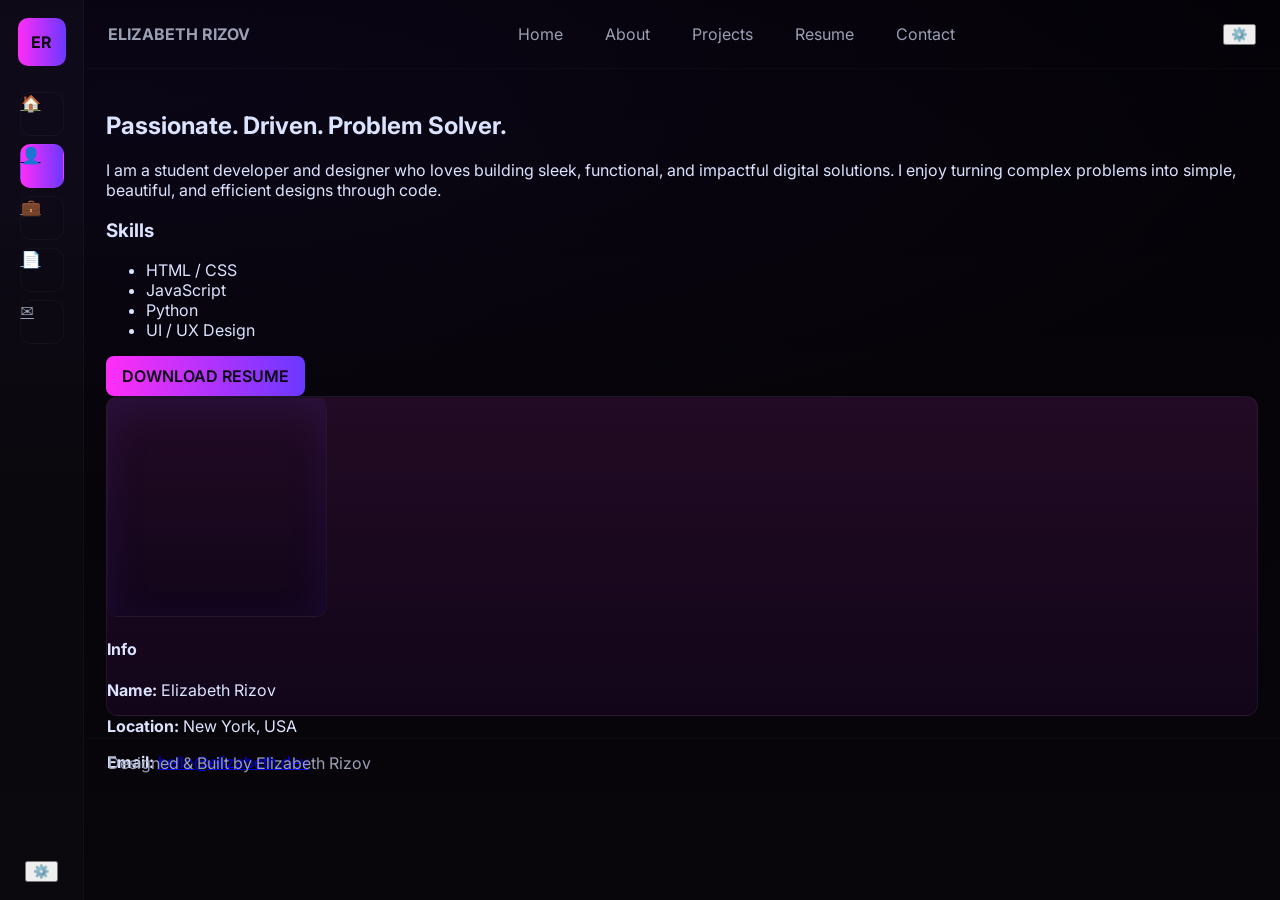
==== about.html @ 6ee936ec "It's completely fucked up..." ====
<!doctype html>
<html lang="en">
<head>
  <meta charset="utf-8" />
  <meta name="viewport" content="width=device-width,initial-scale=1" />
  <title>About — Elizabeth Rizov</title>
  <link rel="preconnect" href="https://fonts.gstatic.com" crossorigin>
  <link href="https://fonts.googleapis.com/css2?family=Rajdhani:wght@400;600;700&family=Inter:wght@300;400;600&display=swap" rel="stylesheet">
  <link rel="icon" href="favicon.svg" type="image/svg+xml">
  <link rel="stylesheet" href="style.css">
</head>
<body>
  <div class="app-shell">
    <aside class="sidebar">
      <div class="logo">ER</div>
      <nav class="side-links" aria-label="Sidebar">
        <a class="side-btn" href="index.html" title="Home">🏠</a>
        <a class="side-btn active" href="about.html" title="About">👤</a>
        <a class="side-btn" href="projects.html" title="Projects">💼</a>
        <a class="side-btn" href="resume.html" title="Resume">📄</a>
        <a class="side-btn" href="contact.html" title="Contact">✉️</a>
      </nav>
      <div class="side-footer">
        <button class="icon-btn" title="Theme">⚙️</button>
      </div>
    </aside>

    <div class="main-panel">
      <header class="panel-header">
        <div class="panel-left"><div class="name">ELIZABETH RIZOV</div></div>
        <nav class="top-nav">
          <a href="index.html" class="nav-link">Home</a>
          <a href="about.html" class="nav-link active">About</a>
          <a href="projects.html" class="nav-link">Projects</a>
          <a href="resume.html" class="nav-link">Resume</a>
          <a href="contact.html" class="nav-link">Contact</a>
        </nav>
        <div class="panel-right"><button class="icon-btn">⚙️</button></div>
      </header>

      <main class="panel-content">
        <section class="about-page">
          <div class="about-grid">
            <div class="about-left">
              <h1>Passionate. Driven. Problem Solver.</h1>
              <p>I am a student developer and designer who loves building sleek, functional, and impactful digital solutions. I enjoy turning complex problems into simple, beautiful, and efficient designs through code.</p>

              <h3>Skills</h3>
              <ul class="skills-list">
                <li>HTML / CSS</li>
                <li>JavaScript</li>
                <li>Python</li>
                <li>UI / UX Design</li>
              </ul>

              <a class="btn btn-primary" href="resume.html">DOWNLOAD RESUME</a>
            </div>

            <aside class="about-right">
              <div class="about-card">
                <div class="portrait-box"></div>
                <div class="info-panel">
                  <h4>Info</h4>
                  <p><strong>Name:</strong> Elizabeth Rizov</p>
                  <p><strong>Location:</strong> New York, USA</p>
                  <p><strong>Email:</strong> <a href="mailto:hello@elizabeth.dev">hello@elizabeth.dev</a></p>
                </div>
              </div>
            </aside>
          </div>
        </section>
      </main>

      <footer class="panel-footer">Designed &amp; Built by Elizabeth Rizov</footer>
    </div>
  </div>

  <script src="script.js"></script>
</body>
</html>
---- style.css ----
:root{
	--bg:#08040a;
	--panel:#0f0712;
	--muted:#9aa0b4;
	--accent1:#ff2df7;
	--accent2:#6b38ff;
	--glass: rgba(255,255,255,0.04);
	--glass-2: rgba(255,255,255,0.02);
	--glass-border: rgba(255,255,255,0.06);
}
*{box-sizing:border-box}
html,body{height:100%;}
body{
	margin:0;
	font-family:Inter, system-ui, -apple-system, 'Segoe UI', Roboto, 'Helvetica Neue', Arial;
	background: radial-gradient(1200px 400px at 10% 10%, rgba(107,56,255,0.06), transparent),
							linear-gradient(180deg,#040207 0%, #09060b 100%);
	color:#dbe3ff;
	-webkit-font-smoothing:antialiased;
	-moz-osx-font-smoothing:grayscale;
}
.container{max-width:1100px;margin:0 auto;padding:24px}
/* App shell layout */
body{background: radial-gradient(1200px 400px at 10% 10%, rgba(107,56,255,0.06), transparent), linear-gradient(180deg,#040207 0%, #09060b 100%);}
.app-shell{display:flex;min-height:100vh}
.sidebar{width:84px;background:linear-gradient(180deg, rgba(255,255,255,0.02), rgba(255,255,255,0.01));border-right:1px solid rgba(255,255,255,0.03);display:flex;flex-direction:column;align-items:center;padding:18px;gap:18px}
.logo{width:48px;height:48px;border-radius:10px;background:linear-gradient(90deg,var(--accent1),var(--accent2));display:flex;align-items:center;justify-content:center;color:#0b0711;font-weight:700}
.side-links{display:flex;flex-direction:column;gap:8px;margin-top:8px}
.side-btn{width:44px;height:44px;border-radius:10px;border:1px solid rgba(255,255,255,0.03);background:transparent;color:var(--muted);cursor:pointer}
.side-btn.active{background:linear-gradient(90deg,var(--accent1),var(--accent2));color:#0b0711}
.side-footer{margin-top:auto}

.main-panel{flex:1;display:flex;flex-direction:column}
.panel-header{display:flex;align-items:center;justify-content:space-between;padding:16px 24px;border-bottom:1px solid rgba(255,255,255,0.02)}
.panel-header .name{font-weight:700;color:var(--muted)}
.top-nav{display:flex;gap:18px}
.nav-link{color:var(--muted);text-decoration:none;padding:8px 12px;border-radius:8px}
.nav-link:hover{color:var(--accent1)}
.panel-content{padding:22px}
.panel-footer{padding:14px 24px;border-top:1px solid rgba(255,255,255,0.02);color:var(--muted)}

.hero-card{position:relative;border-radius:14px;overflow:hidden;padding:0;margin-bottom:20px;background:linear-gradient(180deg, rgba(255,255,255,0.02), rgba(255,255,255,0.01));box-shadow: inset 0 1px 0 rgba(255,255,255,0.02);border:1px solid rgba(255,255,255,0.04)}
.hero-bg{position:absolute;inset:0;background-image:url('imgs/bg-city.jpg');background-size:cover;background-position:center;filter:contrast(.9) brightness(.5);opacity:1}
.hero-inner{position:relative;display:grid;grid-template-columns:1fr 360px;gap:28px;padding:34px}
.hero-content{color:#e8eaf8}
.hero-title{font-family:Rajdhani, sans-serif;font-size:84px;line-height:0.9;margin:6px 0;color:#fff;text-shadow:0 8px 40px rgba(107,56,255,0.06)}
.hero-sub{color:var(--accent2);font-weight:600;margin-top:6px}
.hero-desc{color:var(--muted);max-width:520px}
.hero-actions{margin-top:18px;display:flex;gap:12px}
.hero-stats{display:flex;gap:14px;margin-top:18px}
.stat{background:linear-gradient(180deg, rgba(255,255,255,0.02), rgba(255,255,255,0.01));padding:12px;border-radius:10px;border:1px solid rgba(255,255,255,0.04);min-width:110px;text-align:center}
.hero-side{display:flex;flex-direction:column;align-items:center;gap:14px}
.portrait-box{width:220px;height:220px;border-radius:10px;background:linear-gradient(180deg,#220b24,#12051a);box-shadow:0 12px 40px rgba(107,56,255,0.12) inset;border:1px solid rgba(255,255,255,0.04)}
.quick-info{background:linear-gradient(180deg, rgba(255,255,255,0.02), rgba(255,255,255,0.01));padding:12px;border-radius:10px;border:1px solid rgba(255,255,255,0.04);width:260px}

/* Projects grid inside panel */
.projects-section{margin:18px 0}
.section-head{display:flex;align-items:center;justify-content:space-between;margin-bottom:12px}
.projects-grid{display:grid;grid-template-columns:repeat(2,1fr);gap:16px}
.proj-card{background:linear-gradient(180deg, rgba(255,255,255,0.02), rgba(255,255,255,0.01));border:1px solid rgba(255,255,255,0.04);border-radius:12px;overflow:hidden;display:flex}
.proj-thumb{width:240px;height:140px;background:linear-gradient(120deg, rgba(107,56,255,0.12), rgba(255,45,247,0.08));background-image:url('imgs/thumb1.svg');background-size:cover;background-position:center}
.proj-body{padding:12px;flex:1}
.proj-tags{margin-top:8px;display:flex;gap:8px}
.proj-tags span{background:rgba(255,255,255,0.02);padding:6px;border-radius:8px;font-size:12px;color:var(--muted)}
.btn-sm{padding:6px 10px;font-size:13px}

/* Resume + contact */
.resume-contact{display:grid;grid-template-columns:1fr 320px;gap:18px;margin-top:20px}
.resume{background:linear-gradient(180deg, rgba(255,255,255,0.02), rgba(255,255,255,0.01));padding:16px;border-radius:12px;border:1px solid rgba(255,255,255,0.04)}
.contact-block{background:linear-gradient(180deg, rgba(255,255,255,0.02), rgba(255,255,255,0.01));padding:16px;border-radius:12px;border:1px solid rgba(255,255,255,0.04)}
.contact-block input,.contact-block textarea{width:100%;padding:10px;border-radius:8px;border:1px solid rgba(255,255,255,0.04);background:transparent;color:#fff;margin-bottom:10px}
.eyebrow{color:var(--accent2);margin:0 0 6px 0;font-weight:600}
.hero-title{font-family:Rajdhani, sans-serif;font-size:64px;margin:0;color:#fff;letter-spacing:2px}
.hero-sub{color:var(--muted);margin-top:8px}
.hero-ctas{margin-top:18px}
.btn{display:inline-block;padding:10px 16px;border-radius:8px;text-decoration:none;font-weight:600}
.btn-primary{background:linear-gradient(90deg,var(--accent1),var(--accent2));color:#0b0711}
.btn-ghost{background:transparent;border:1px solid rgba(255,255,255,0.06);color:var(--muted)}
.btn-outline{border:1px solid rgba(255,255,255,0.06);color:var(--accent1);background:transparent;padding:8px 12px}

.featured{margin-top:28px}
.cards{display:flex;gap:12px;margin-top:12px}
.card{background:linear-gradient(180deg, rgba(255,255,255,0.02), rgba(255,255,255,0.01));border:1px solid var(--glass-border);padding:10px;border-radius:12px;width:160px;backdrop-filter:blur(6px)}
.card-media{height:80px;border-radius:8px;background:linear-gradient(135deg, rgba(107,56,255,0.18), rgba(255,45,247,0.12));box-shadow:0 6px 18px rgba(107,56,255,0.06) inset}
.card h4{margin:10px 0 4px 0;font-size:14px}
.card p{margin:0;font-size:12px;color:var(--muted)}

.hero-right .profile-card{background:linear-gradient(180deg, rgba(255,255,255,0.02), rgba(255,255,255,0.01));border:1px solid var(--glass-border);padding:18px;border-radius:16px;backdrop-filter: blur(8px)}
.portrait{height:220px;border-radius:12px;background:linear-gradient(180deg,#1b0a28, #2a0831);box-shadow:0 8px 40px rgba(107,56,255,0.12) inset}
.profile-meta h3{margin-top:14px;margin-bottom:8px;color:#fff}
.profile-meta p{color:var(--muted);font-size:14px}

.projects{padding:40px 0}
.section-head{display:flex;align-items:center;justify-content:space-between}
.filters button{background:transparent;border:1px solid rgba(255,255,255,0.04);color:var(--muted);padding:8px 10px;border-radius:8px;margin-left:8px}
.filters .active{border-color:var(--accent1);color:var(--accent1)}
.projects-grid{display:grid;grid-template-columns:repeat(3,1fr);gap:20px;margin-top:24px}
.project{background:linear-gradient(180deg, rgba(255,255,255,0.02), rgba(255,255,255,0.01));border:1px solid var(--glass-border);border-radius:12px;overflow:hidden}
.proj-media{height:160px;background:linear-gradient(120deg, rgba(107,56,255,0.18), rgba(255,45,247,0.12));}
.proj-body{padding:14px}
.proj-body h3{margin:0 0 6px 0}
.proj-body p{margin:0;color:var(--muted);font-size:13px}

.about{padding:48px 0}
.about-inner{display:grid;grid-template-columns:1fr 320px;gap:28px;align-items:center}
.about-card{height:320px;background:linear-gradient(180deg,#220b24,#12051a);border-radius:12px;border:1px solid var(--glass-border)}
.stats{display:flex;gap:18px;list-style:none;padding:0;margin:18px 0}
.stats li{color:var(--muted)}

.contact{padding:48px 0}
.contact-inner{display:grid;grid-template-columns:1fr 320px;gap:28px}
.contact-form form label{display:block;margin-bottom:12px;color:var(--muted)}
.contact-form input,.contact-form textarea{width:100%;padding:10px;border-radius:8px;border:1px solid rgba(255,255,255,0.04);background:transparent;color:#fff}

.site-footer{padding:20px 0;border-top:1px solid rgba(255,255,255,0.03);margin-top:40px}
.footer-inner{display:flex;justify-content:space-between;align-items:center;color:var(--muted)}
.footer-nav a{color:var(--muted);margin-left:12px}

@media (max-width:900px){
	.hero-inner{grid-template-columns:1fr}
	.hero-side{order:2}
	.projects-grid{grid-template-columns:1fr}
}
@media (max-width:600px){
	.sidebar{display:none}
	.panel-header .top-nav{display:none}
	.projects-grid{grid-template-columns:1fr}
	.resume-contact{grid-template-columns:1fr}
}

/* Right info panel for projects page */
.content-split{display:grid;grid-template-columns:1fr 320px;gap:18px}
.right-panel{background:linear-gradient(180deg, rgba(255,255,255,0.02), rgba(255,255,255,0.01));padding:14px;border-radius:12px;border:1px solid rgba(255,255,255,0.04)}
.skill-bar{height:10px;background:rgba(255,255,255,0.03);border-radius:999px;overflow:hidden;margin-bottom:8px}
.skill-bar > i{display:block;height:100%;background:linear-gradient(90deg,var(--accent1),var(--accent2));width:60%}
.right-panel h4{margin-top:0;color:var(--muted)}

/* Glass neon stroke */
.glass-panel{position:relative;border-radius:12px;padding:12px;border:1px solid rgba(255,255,255,0.04);background:linear-gradient(180deg, rgba(255,255,255,0.01), rgba(255,255,255,0.005));box-shadow:0 6px 30px rgba(11,7,17,0.6) inset}
.neon-outline{box-shadow:0 0 18px rgba(107,56,255,0.06), 0 0 48px rgba(255,45,247,0.03)}

/* Project thumbnail hover overlay */
.proj-card{position:relative}
.proj-card .proj-thumb::after{content:"";position:absolute;inset:0;background:linear-gradient(180deg, rgba(0,0,0,0.0), rgba(0,0,0,0.35));opacity:0;transition:opacity .28s}
.proj-card:hover .proj-thumb::after{opacity:1}


/* Animations & Hovers */
.btn{transition:transform .22s ease, box-shadow .22s ease, opacity .18s ease}
.btn:hover{transform:translateY(-4px);opacity:0.98}
.btn-primary:hover{box-shadow:0 12px 30px rgba(107,56,255,0.16), 0 0 28px rgba(255,45,247,0.08)}
.brand{transition:text-shadow .35s ease, transform .22s ease}
.brand:hover{transform:translateY(-2px);text-shadow:0 6px 24px rgba(107,56,255,0.18)}

.card{transition:transform .35s cubic-bezier(.2,.9,.2,1), box-shadow .35s, border-color .25s}
.card:hover{transform:translateY(-8px);border-color:var(--accent2);box-shadow:0 18px 40px rgba(107,56,255,0.08), 0 6px 20px rgba(255,45,247,0.04) inset}

.project{transition:transform .3s ease, box-shadow .35s ease, border-color .2s}
.project:hover{transform:translateY(-10px) scale(1.01);box-shadow:0 28px 60px rgba(107,56,255,0.08);border-color:var(--accent1)}
.proj-media{position:relative;overflow:hidden}
.proj-media::after{content:"";position:absolute;inset:0;background:linear-gradient(120deg, rgba(107,56,255,0.06), rgba(255,45,247,0.04));opacity:0;transform:translateY(8px);transition:opacity .35s, transform .35s}
.project:hover .proj-media::after{opacity:1;transform:translateY(0)}

/* Navigation link hover underline */
.main-nav a{position:relative}
.main-nav a::after{content:"";position:absolute;left:0;right:0;height:2px;background:linear-gradient(90deg,var(--accent1),var(--accent2));bottom:-6px;transform:scaleX(0);transform-origin:left;transition:transform .28s ease}
.main-nav a:hover::after{transform:scaleX(1)}

/* Neon flicker for title */
.hero-title{transition:text-shadow .4s ease}
.hero-title:hover{text-shadow:0 6px 30px rgba(107,56,255,0.28), 0 0 18px rgba(255,45,247,0.14)}

/* Reveal on scroll */
.reveal{opacity:0;transform:translateY(12px);transition:opacity .7s cubic-bezier(.2,.9,.2,1), transform .7s cubic-bezier(.2,.9,.2,1)}
.reveal.in-view{opacity:1;transform:none}

/* Small pulsing glow for brand */
@keyframes pulseGlow{0%{text-shadow:0 0 0 rgba(107,56,255,0)}50%{text-shadow:0 12px 30px rgba(107,56,255,0.08)}100%{text-shadow:0 0 0 rgba(107,56,255,0)}}
.brand.glow{animation:pulseGlow 3.6s ease-in-out infinite}
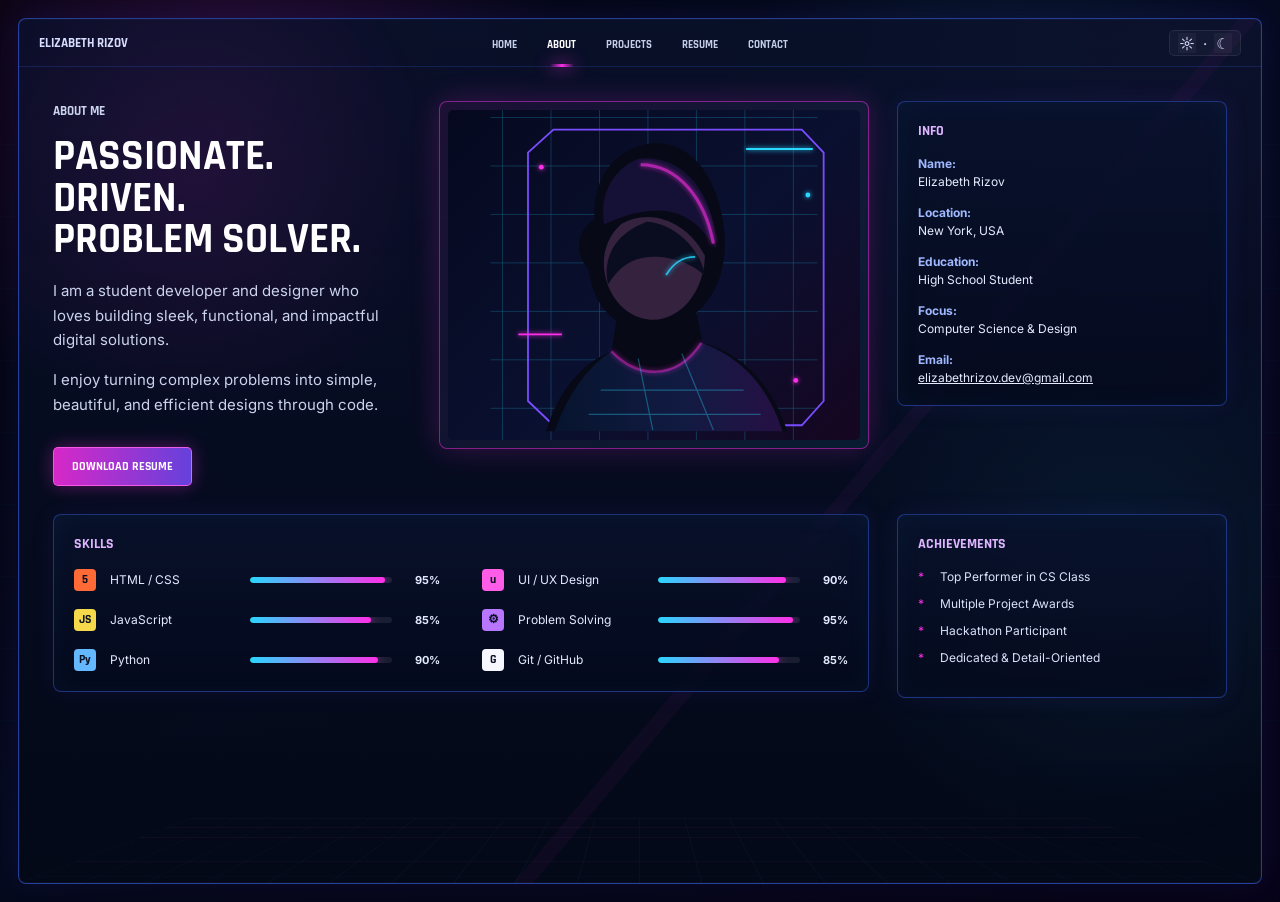
==== commit f0ad4fd5: "Let's see if it's fixed... it better be..." ====
--- a/about.html
+++ b/about.html
@@ -2,76 +2,113 @@
 <html lang="en">
 <head>
   <meta charset="utf-8" />
-  <meta name="viewport" content="width=device-width,initial-scale=1" />
-  <title>About — Elizabeth Rizov</title>
+  <meta name="viewport" content="width=device-width, initial-scale=1" />
+  <title>About Elizabeth Rizov</title>
   <link rel="preconnect" href="https://fonts.gstatic.com" crossorigin>
-  <link href="https://fonts.googleapis.com/css2?family=Rajdhani:wght@400;600;700&family=Inter:wght@300;400;600&display=swap" rel="stylesheet">
+  <link href="https://fonts.googleapis.com/css2?family=Rajdhani:wght@400;500;600;700&family=Inter:wght@300;400;500;600;700&display=swap" rel="stylesheet">
   <link rel="icon" href="favicon.svg" type="image/svg+xml">
   <link rel="stylesheet" href="style.css">
 </head>
 <body>
-  <div class="app-shell">
-    <aside class="sidebar">
-      <div class="logo">ER</div>
-      <nav class="side-links" aria-label="Sidebar">
-        <a class="side-btn" href="index.html" title="Home">🏠</a>
-        <a class="side-btn active" href="about.html" title="About">👤</a>
-        <a class="side-btn" href="projects.html" title="Projects">💼</a>
-        <a class="side-btn" href="resume.html" title="Resume">📄</a>
-        <a class="side-btn" href="contact.html" title="Contact">✉️</a>
-      </nav>
-      <div class="side-footer">
-        <button class="icon-btn" title="Theme">⚙️</button>
-      </div>
-    </aside>
-
-    <div class="main-panel">
-      <header class="panel-header">
-        <div class="panel-left"><div class="name">ELIZABETH RIZOV</div></div>
-        <nav class="top-nav">
-          <a href="index.html" class="nav-link">Home</a>
-          <a href="about.html" class="nav-link active">About</a>
-          <a href="projects.html" class="nav-link">Projects</a>
-          <a href="resume.html" class="nav-link">Resume</a>
-          <a href="contact.html" class="nav-link">Contact</a>
+  <div class="site-shell">
+    <div class="page-panel">
+      <header class="topbar">
+        <a class="brand" href="index.html">ELIZABETH RIZOV</a>
+        <nav class="top-nav" aria-label="Primary">
+          <a href="index.html">Home</a>
+          <a class="active" href="about.html">About</a>
+          <a href="projects.html">Projects</a>
+          <a href="resume.html">Resume</a>
+          <a href="contact.html">Contact</a>
         </nav>
-        <div class="panel-right"><button class="icon-btn">⚙️</button></div>
+        <div class="mode-tools" aria-label="Display controls">
+          <button type="button" title="Light mode">&#9788;</button>
+          <span aria-hidden="true">&#183;</span>
+          <button type="button" title="Dark mode">&#9790;</button>
+        </div>
       </header>
 
-      <main class="panel-content">
-        <section class="about-page">
-          <div class="about-grid">
-            <div class="about-left">
-              <h1>Passionate. Driven. Problem Solver.</h1>
-              <p>I am a student developer and designer who loves building sleek, functional, and impactful digital solutions. I enjoy turning complex problems into simple, beautiful, and efficient designs through code.</p>
+      <main class="content about-layout">
+        <section class="about-intro">
+          <p class="eyebrow">About Me</p>
+          <h1>Passionate. Driven.<br>Problem Solver.</h1>
+          <p>I am a student developer and designer who loves building sleek, functional, and impactful digital solutions.</p>
+          <p>I enjoy turning complex problems into simple, beautiful, and efficient designs through code.</p>
+          <a class="btn primary compact" href="resume.html">Download Resume</a>
+        </section>
 
-              <h3>Skills</h3>
-              <ul class="skills-list">
-                <li>HTML / CSS</li>
-                <li>JavaScript</li>
-                <li>Python</li>
-                <li>UI / UX Design</li>
-              </ul>
+        <section class="portrait-frame" aria-label="Portrait">
+          <img src="imgs/portrait.svg" alt="Cyberpunk profile portrait of Elizabeth Rizov">
+        </section>
 
-              <a class="btn btn-primary" href="resume.html">DOWNLOAD RESUME</a>
+        <aside class="info-card">
+          <h2>Info</h2>
+          <dl>
+            <dt>Name:</dt>
+            <dd>Elizabeth Rizov</dd>
+            <dt>Location:</dt>
+            <dd>New York, USA</dd>
+            <dt>Education:</dt>
+            <dd>High School Student</dd>
+            <dt>Focus:</dt>
+            <dd>Computer Science &amp; Design</dd>
+            <dt>Email:</dt>
+            <dd><a href="mailto:elizabethrizov.dev@gmail.com">elizabethrizov.dev@gmail.com</a></dd>
+          </dl>
+        </aside>
+
+        <section class="skills-panel">
+          <h2>Skills</h2>
+          <div class="skill-grid">
+            <div class="skill-row">
+              <span class="skill-icon html">5</span>
+              <span>HTML / CSS</span>
+              <div class="meter"><i style="width:95%"></i></div>
+              <b>95%</b>
             </div>
-
-            <aside class="about-right">
-              <div class="about-card">
-                <div class="portrait-box"></div>
-                <div class="info-panel">
-                  <h4>Info</h4>
-                  <p><strong>Name:</strong> Elizabeth Rizov</p>
-                  <p><strong>Location:</strong> New York, USA</p>
-                  <p><strong>Email:</strong> <a href="mailto:hello@elizabeth.dev">hello@elizabeth.dev</a></p>
-                </div>
-              </div>
-            </aside>
+            <div class="skill-row">
+              <span class="skill-icon design">u</span>
+              <span>UI / UX Design</span>
+              <div class="meter"><i style="width:90%"></i></div>
+              <b>90%</b>
+            </div>
+            <div class="skill-row">
+              <span class="skill-icon js">JS</span>
+              <span>JavaScript</span>
+              <div class="meter"><i style="width:85%"></i></div>
+              <b>85%</b>
+            </div>
+            <div class="skill-row">
+              <span class="skill-icon solve">&#9881;</span>
+              <span>Problem Solving</span>
+              <div class="meter"><i style="width:95%"></i></div>
+              <b>95%</b>
+            </div>
+            <div class="skill-row">
+              <span class="skill-icon py">Py</span>
+              <span>Python</span>
+              <div class="meter"><i style="width:90%"></i></div>
+              <b>90%</b>
+            </div>
+            <div class="skill-row">
+              <span class="skill-icon git">G</span>
+              <span>Git / GitHub</span>
+              <div class="meter"><i style="width:85%"></i></div>
+              <b>85%</b>
+            </div>
           </div>
         </section>
+
+        <aside class="achievement-card">
+          <h2>Achievements</h2>
+          <ul>
+            <li>Top Performer in CS Class</li>
+            <li>Multiple Project Awards</li>
+            <li>Hackathon Participant</li>
+            <li>Dedicated &amp; Detail-Oriented</li>
+          </ul>
+        </aside>
       </main>
-
-      <footer class="panel-footer">Designed &amp; Built by Elizabeth Rizov</footer>
     </div>
   </div>
 
--- a/style.css
+++ b/style.css
@@ -1,181 +1,1157 @@
-:root{
-	--bg:#08040a;
-	--panel:#0f0712;
-	--muted:#9aa0b4;
-	--accent1:#ff2df7;
-	--accent2:#6b38ff;
-	--glass: rgba(255,255,255,0.04);
-	--glass-2: rgba(255,255,255,0.02);
-	--glass-border: rgba(255,255,255,0.06);
-}
-*{box-sizing:border-box}
-html,body{height:100%;}
-body{
-	margin:0;
-	font-family:Inter, system-ui, -apple-system, 'Segoe UI', Roboto, 'Helvetica Neue', Arial;
-	background: radial-gradient(1200px 400px at 10% 10%, rgba(107,56,255,0.06), transparent),
-							linear-gradient(180deg,#040207 0%, #09060b 100%);
-	color:#dbe3ff;
-	-webkit-font-smoothing:antialiased;
-	-moz-osx-font-smoothing:grayscale;
-}
-.container{max-width:1100px;margin:0 auto;padding:24px}
-/* App shell layout */
-body{background: radial-gradient(1200px 400px at 10% 10%, rgba(107,56,255,0.06), transparent), linear-gradient(180deg,#040207 0%, #09060b 100%);}
-.app-shell{display:flex;min-height:100vh}
-.sidebar{width:84px;background:linear-gradient(180deg, rgba(255,255,255,0.02), rgba(255,255,255,0.01));border-right:1px solid rgba(255,255,255,0.03);display:flex;flex-direction:column;align-items:center;padding:18px;gap:18px}
-.logo{width:48px;height:48px;border-radius:10px;background:linear-gradient(90deg,var(--accent1),var(--accent2));display:flex;align-items:center;justify-content:center;color:#0b0711;font-weight:700}
-.side-links{display:flex;flex-direction:column;gap:8px;margin-top:8px}
-.side-btn{width:44px;height:44px;border-radius:10px;border:1px solid rgba(255,255,255,0.03);background:transparent;color:var(--muted);cursor:pointer}
-.side-btn.active{background:linear-gradient(90deg,var(--accent1),var(--accent2));color:#0b0711}
-.side-footer{margin-top:auto}
-
-.main-panel{flex:1;display:flex;flex-direction:column}
-.panel-header{display:flex;align-items:center;justify-content:space-between;padding:16px 24px;border-bottom:1px solid rgba(255,255,255,0.02)}
-.panel-header .name{font-weight:700;color:var(--muted)}
-.top-nav{display:flex;gap:18px}
-.nav-link{color:var(--muted);text-decoration:none;padding:8px 12px;border-radius:8px}
-.nav-link:hover{color:var(--accent1)}
-.panel-content{padding:22px}
-.panel-footer{padding:14px 24px;border-top:1px solid rgba(255,255,255,0.02);color:var(--muted)}
-
-.hero-card{position:relative;border-radius:14px;overflow:hidden;padding:0;margin-bottom:20px;background:linear-gradient(180deg, rgba(255,255,255,0.02), rgba(255,255,255,0.01));box-shadow: inset 0 1px 0 rgba(255,255,255,0.02);border:1px solid rgba(255,255,255,0.04)}
-.hero-bg{position:absolute;inset:0;background-image:url('imgs/bg-city.jpg');background-size:cover;background-position:center;filter:contrast(.9) brightness(.5);opacity:1}
-.hero-inner{position:relative;display:grid;grid-template-columns:1fr 360px;gap:28px;padding:34px}
-.hero-content{color:#e8eaf8}
-.hero-title{font-family:Rajdhani, sans-serif;font-size:84px;line-height:0.9;margin:6px 0;color:#fff;text-shadow:0 8px 40px rgba(107,56,255,0.06)}
-.hero-sub{color:var(--accent2);font-weight:600;margin-top:6px}
-.hero-desc{color:var(--muted);max-width:520px}
-.hero-actions{margin-top:18px;display:flex;gap:12px}
-.hero-stats{display:flex;gap:14px;margin-top:18px}
-.stat{background:linear-gradient(180deg, rgba(255,255,255,0.02), rgba(255,255,255,0.01));padding:12px;border-radius:10px;border:1px solid rgba(255,255,255,0.04);min-width:110px;text-align:center}
-.hero-side{display:flex;flex-direction:column;align-items:center;gap:14px}
-.portrait-box{width:220px;height:220px;border-radius:10px;background:linear-gradient(180deg,#220b24,#12051a);box-shadow:0 12px 40px rgba(107,56,255,0.12) inset;border:1px solid rgba(255,255,255,0.04)}
-.quick-info{background:linear-gradient(180deg, rgba(255,255,255,0.02), rgba(255,255,255,0.01));padding:12px;border-radius:10px;border:1px solid rgba(255,255,255,0.04);width:260px}
-
-/* Projects grid inside panel */
-.projects-section{margin:18px 0}
-.section-head{display:flex;align-items:center;justify-content:space-between;margin-bottom:12px}
-.projects-grid{display:grid;grid-template-columns:repeat(2,1fr);gap:16px}
-.proj-card{background:linear-gradient(180deg, rgba(255,255,255,0.02), rgba(255,255,255,0.01));border:1px solid rgba(255,255,255,0.04);border-radius:12px;overflow:hidden;display:flex}
-.proj-thumb{width:240px;height:140px;background:linear-gradient(120deg, rgba(107,56,255,0.12), rgba(255,45,247,0.08));background-image:url('imgs/thumb1.svg');background-size:cover;background-position:center}
-.proj-body{padding:12px;flex:1}
-.proj-tags{margin-top:8px;display:flex;gap:8px}
-.proj-tags span{background:rgba(255,255,255,0.02);padding:6px;border-radius:8px;font-size:12px;color:var(--muted)}
-.btn-sm{padding:6px 10px;font-size:13px}
-
-/* Resume + contact */
-.resume-contact{display:grid;grid-template-columns:1fr 320px;gap:18px;margin-top:20px}
-.resume{background:linear-gradient(180deg, rgba(255,255,255,0.02), rgba(255,255,255,0.01));padding:16px;border-radius:12px;border:1px solid rgba(255,255,255,0.04)}
-.contact-block{background:linear-gradient(180deg, rgba(255,255,255,0.02), rgba(255,255,255,0.01));padding:16px;border-radius:12px;border:1px solid rgba(255,255,255,0.04)}
-.contact-block input,.contact-block textarea{width:100%;padding:10px;border-radius:8px;border:1px solid rgba(255,255,255,0.04);background:transparent;color:#fff;margin-bottom:10px}
-.eyebrow{color:var(--accent2);margin:0 0 6px 0;font-weight:600}
-.hero-title{font-family:Rajdhani, sans-serif;font-size:64px;margin:0;color:#fff;letter-spacing:2px}
-.hero-sub{color:var(--muted);margin-top:8px}
-.hero-ctas{margin-top:18px}
-.btn{display:inline-block;padding:10px 16px;border-radius:8px;text-decoration:none;font-weight:600}
-.btn-primary{background:linear-gradient(90deg,var(--accent1),var(--accent2));color:#0b0711}
-.btn-ghost{background:transparent;border:1px solid rgba(255,255,255,0.06);color:var(--muted)}
-.btn-outline{border:1px solid rgba(255,255,255,0.06);color:var(--accent1);background:transparent;padding:8px 12px}
-
-.featured{margin-top:28px}
-.cards{display:flex;gap:12px;margin-top:12px}
-.card{background:linear-gradient(180deg, rgba(255,255,255,0.02), rgba(255,255,255,0.01));border:1px solid var(--glass-border);padding:10px;border-radius:12px;width:160px;backdrop-filter:blur(6px)}
-.card-media{height:80px;border-radius:8px;background:linear-gradient(135deg, rgba(107,56,255,0.18), rgba(255,45,247,0.12));box-shadow:0 6px 18px rgba(107,56,255,0.06) inset}
-.card h4{margin:10px 0 4px 0;font-size:14px}
-.card p{margin:0;font-size:12px;color:var(--muted)}
-
-.hero-right .profile-card{background:linear-gradient(180deg, rgba(255,255,255,0.02), rgba(255,255,255,0.01));border:1px solid var(--glass-border);padding:18px;border-radius:16px;backdrop-filter: blur(8px)}
-.portrait{height:220px;border-radius:12px;background:linear-gradient(180deg,#1b0a28, #2a0831);box-shadow:0 8px 40px rgba(107,56,255,0.12) inset}
-.profile-meta h3{margin-top:14px;margin-bottom:8px;color:#fff}
-.profile-meta p{color:var(--muted);font-size:14px}
-
-.projects{padding:40px 0}
-.section-head{display:flex;align-items:center;justify-content:space-between}
-.filters button{background:transparent;border:1px solid rgba(255,255,255,0.04);color:var(--muted);padding:8px 10px;border-radius:8px;margin-left:8px}
-.filters .active{border-color:var(--accent1);color:var(--accent1)}
-.projects-grid{display:grid;grid-template-columns:repeat(3,1fr);gap:20px;margin-top:24px}
-.project{background:linear-gradient(180deg, rgba(255,255,255,0.02), rgba(255,255,255,0.01));border:1px solid var(--glass-border);border-radius:12px;overflow:hidden}
-.proj-media{height:160px;background:linear-gradient(120deg, rgba(107,56,255,0.18), rgba(255,45,247,0.12));}
-.proj-body{padding:14px}
-.proj-body h3{margin:0 0 6px 0}
-.proj-body p{margin:0;color:var(--muted);font-size:13px}
-
-.about{padding:48px 0}
-.about-inner{display:grid;grid-template-columns:1fr 320px;gap:28px;align-items:center}
-.about-card{height:320px;background:linear-gradient(180deg,#220b24,#12051a);border-radius:12px;border:1px solid var(--glass-border)}
-.stats{display:flex;gap:18px;list-style:none;padding:0;margin:18px 0}
-.stats li{color:var(--muted)}
-
-.contact{padding:48px 0}
-.contact-inner{display:grid;grid-template-columns:1fr 320px;gap:28px}
-.contact-form form label{display:block;margin-bottom:12px;color:var(--muted)}
-.contact-form input,.contact-form textarea{width:100%;padding:10px;border-radius:8px;border:1px solid rgba(255,255,255,0.04);background:transparent;color:#fff}
-
-.site-footer{padding:20px 0;border-top:1px solid rgba(255,255,255,0.03);margin-top:40px}
-.footer-inner{display:flex;justify-content:space-between;align-items:center;color:var(--muted)}
-.footer-nav a{color:var(--muted);margin-left:12px}
-
-@media (max-width:900px){
-	.hero-inner{grid-template-columns:1fr}
-	.hero-side{order:2}
-	.projects-grid{grid-template-columns:1fr}
-}
-@media (max-width:600px){
-	.sidebar{display:none}
-	.panel-header .top-nav{display:none}
-	.projects-grid{grid-template-columns:1fr}
-	.resume-contact{grid-template-columns:1fr}
-}
-
-/* Right info panel for projects page */
-.content-split{display:grid;grid-template-columns:1fr 320px;gap:18px}
-.right-panel{background:linear-gradient(180deg, rgba(255,255,255,0.02), rgba(255,255,255,0.01));padding:14px;border-radius:12px;border:1px solid rgba(255,255,255,0.04)}
-.skill-bar{height:10px;background:rgba(255,255,255,0.03);border-radius:999px;overflow:hidden;margin-bottom:8px}
-.skill-bar > i{display:block;height:100%;background:linear-gradient(90deg,var(--accent1),var(--accent2));width:60%}
-.right-panel h4{margin-top:0;color:var(--muted)}
-
-/* Glass neon stroke */
-.glass-panel{position:relative;border-radius:12px;padding:12px;border:1px solid rgba(255,255,255,0.04);background:linear-gradient(180deg, rgba(255,255,255,0.01), rgba(255,255,255,0.005));box-shadow:0 6px 30px rgba(11,7,17,0.6) inset}
-.neon-outline{box-shadow:0 0 18px rgba(107,56,255,0.06), 0 0 48px rgba(255,45,247,0.03)}
-
-/* Project thumbnail hover overlay */
-.proj-card{position:relative}
-.proj-card .proj-thumb::after{content:"";position:absolute;inset:0;background:linear-gradient(180deg, rgba(0,0,0,0.0), rgba(0,0,0,0.35));opacity:0;transition:opacity .28s}
-.proj-card:hover .proj-thumb::after{opacity:1}
-
-
-/* Animations & Hovers */
-.btn{transition:transform .22s ease, box-shadow .22s ease, opacity .18s ease}
-.btn:hover{transform:translateY(-4px);opacity:0.98}
-.btn-primary:hover{box-shadow:0 12px 30px rgba(107,56,255,0.16), 0 0 28px rgba(255,45,247,0.08)}
-.brand{transition:text-shadow .35s ease, transform .22s ease}
-.brand:hover{transform:translateY(-2px);text-shadow:0 6px 24px rgba(107,56,255,0.18)}
-
-.card{transition:transform .35s cubic-bezier(.2,.9,.2,1), box-shadow .35s, border-color .25s}
-.card:hover{transform:translateY(-8px);border-color:var(--accent2);box-shadow:0 18px 40px rgba(107,56,255,0.08), 0 6px 20px rgba(255,45,247,0.04) inset}
-
-.project{transition:transform .3s ease, box-shadow .35s ease, border-color .2s}
-.project:hover{transform:translateY(-10px) scale(1.01);box-shadow:0 28px 60px rgba(107,56,255,0.08);border-color:var(--accent1)}
-.proj-media{position:relative;overflow:hidden}
-.proj-media::after{content:"";position:absolute;inset:0;background:linear-gradient(120deg, rgba(107,56,255,0.06), rgba(255,45,247,0.04));opacity:0;transform:translateY(8px);transition:opacity .35s, transform .35s}
-.project:hover .proj-media::after{opacity:1;transform:translateY(0)}
-
-/* Navigation link hover underline */
-.main-nav a{position:relative}
-.main-nav a::after{content:"";position:absolute;left:0;right:0;height:2px;background:linear-gradient(90deg,var(--accent1),var(--accent2));bottom:-6px;transform:scaleX(0);transform-origin:left;transition:transform .28s ease}
-.main-nav a:hover::after{transform:scaleX(1)}
-
-/* Neon flicker for title */
-.hero-title{transition:text-shadow .4s ease}
-.hero-title:hover{text-shadow:0 6px 30px rgba(107,56,255,0.28), 0 0 18px rgba(255,45,247,0.14)}
-
-/* Reveal on scroll */
-.reveal{opacity:0;transform:translateY(12px);transition:opacity .7s cubic-bezier(.2,.9,.2,1), transform .7s cubic-bezier(.2,.9,.2,1)}
-.reveal.in-view{opacity:1;transform:none}
-
-/* Small pulsing glow for brand */
-@keyframes pulseGlow{0%{text-shadow:0 0 0 rgba(107,56,255,0)}50%{text-shadow:0 12px 30px rgba(107,56,255,0.08)}100%{text-shadow:0 0 0 rgba(107,56,255,0)}}
-.brand.glow{animation:pulseGlow 3.6s ease-in-out infinite}
-
-
+:root {
+  --bg: #030713;
+  --panel: rgba(5, 12, 30, .92);
+  --panel-soft: rgba(9, 19, 45, .74);
+  --line: rgba(89, 140, 255, .33);
+  --line-soft: rgba(255, 255, 255, .08);
+  --pink: #ff2fe8;
+  --violet: #7a4cff;
+  --blue: #29d7ff;
+  --text: #f3f6ff;
+  --muted: #9ba8cc;
+  --quiet: #647095;
+  --shadow: rgba(0, 0, 0, .44);
+}
+
+* {
+  box-sizing: border-box;
+}
+
+html {
+  min-height: 100%;
+}
+
+body {
+  min-height: 100vh;
+  margin: 0;
+  overflow-x: hidden;
+  background:
+    radial-gradient(circle at 18% 12%, rgba(255, 47, 232, .16), transparent 26%),
+    radial-gradient(circle at 78% 20%, rgba(41, 215, 255, .11), transparent 24%),
+    linear-gradient(145deg, #02040c 0%, #050b1f 48%, #070319 100%);
+  color: var(--text);
+  font-family: Inter, system-ui, -apple-system, BlinkMacSystemFont, "Segoe UI", sans-serif;
+  font-size: 15px;
+  -webkit-font-smoothing: antialiased;
+}
+
+body::before {
+  position: fixed;
+  inset: 0;
+  z-index: -2;
+  pointer-events: none;
+  content: "";
+  background-image:
+    linear-gradient(rgba(41, 215, 255, .08) 1px, transparent 1px),
+    linear-gradient(90deg, rgba(255, 47, 232, .07) 1px, transparent 1px);
+  background-size: 72px 72px;
+  mask-image: linear-gradient(to bottom, transparent 0%, #000 16%, #000 80%, transparent 100%);
+  opacity: .32;
+}
+
+body::after {
+  position: fixed;
+  inset: 0;
+  z-index: -1;
+  pointer-events: none;
+  content: "";
+  background:
+    linear-gradient(rgba(255, 255, 255, .035) 1px, transparent 1px),
+    repeating-linear-gradient(90deg, rgba(255, 255, 255, .018) 0 1px, transparent 1px 4px);
+  background-size: 100% 5px, 5px 100%;
+  opacity: .12;
+}
+
+a {
+  color: inherit;
+}
+
+button,
+input,
+textarea {
+  font: inherit;
+}
+
+img {
+  display: block;
+  max-width: 100%;
+}
+
+.site-shell {
+  width: min(100%, 1510px);
+  min-height: 100vh;
+  margin: 0 auto;
+  padding: 18px;
+  display: flex;
+  gap: 14px;
+}
+
+.page-panel {
+  position: relative;
+  flex: 1;
+  min-height: calc(100vh - 36px);
+  overflow: hidden;
+  border: 1px solid rgba(63, 105, 255, .55);
+  border-radius: 8px;
+  background:
+    linear-gradient(180deg, rgba(9, 17, 42, .89), rgba(4, 9, 24, .95)),
+    radial-gradient(circle at 92% 10%, rgba(255, 47, 232, .18), transparent 24%);
+  box-shadow:
+    inset 0 0 0 1px rgba(255, 255, 255, .025),
+    0 24px 70px var(--shadow),
+    0 0 36px rgba(75, 61, 255, .18);
+}
+
+.page-panel::before,
+.page-panel::after {
+  position: absolute;
+  pointer-events: none;
+  content: "";
+}
+
+.page-panel::before {
+  inset: 0;
+  background:
+    radial-gradient(circle at 14% 18%, rgba(255, 47, 232, .12), transparent 20%),
+    radial-gradient(circle at 88% 64%, rgba(41, 215, 255, .09), transparent 24%),
+    linear-gradient(130deg, transparent 0 62%, rgba(255, 47, 232, .05) 62% 63%, transparent 63% 100%);
+  opacity: .75;
+}
+
+.page-panel::after {
+  left: 0;
+  right: 0;
+  bottom: 0;
+  height: 185px;
+  background:
+    linear-gradient(rgba(255, 47, 232, .21) 1px, transparent 1px),
+    linear-gradient(90deg, rgba(41, 215, 255, .12) 1px, transparent 1px);
+  background-size: 100% 34px, 62px 100%;
+  transform: perspective(420px) rotateX(61deg);
+  transform-origin: bottom;
+  opacity: .28;
+}
+
+.home-shell {
+  width: min(100%, 1580px);
+  padding: 18px;
+}
+
+.side-rail {
+  width: 76px;
+  min-height: calc(100vh - 36px);
+  padding: 18px 12px;
+  display: flex;
+  flex-direction: column;
+  align-items: center;
+  border: 1px solid rgba(63, 105, 255, .5);
+  border-radius: 8px;
+  background: linear-gradient(180deg, rgba(8, 14, 35, .94), rgba(4, 8, 24, .95));
+  box-shadow: 0 0 28px rgba(93, 76, 255, .15);
+}
+
+.mark {
+  width: 44px;
+  height: 44px;
+  display: grid;
+  place-items: center;
+  border: 1px solid rgba(255, 47, 232, .55);
+  border-radius: 8px;
+  color: #ff87f3;
+  font-family: Rajdhani, sans-serif;
+  font-size: 24px;
+  font-weight: 700;
+  text-decoration: none;
+  text-shadow: 0 0 14px rgba(255, 47, 232, .9);
+  box-shadow: inset 0 0 20px rgba(255, 47, 232, .12);
+}
+
+.rail-nav {
+  margin-top: 36px;
+  display: grid;
+  gap: 13px;
+}
+
+.rail-link,
+.rail-socials a,
+.mode-tools button,
+.mode-tools {
+  border: 1px solid rgba(255, 255, 255, .08);
+  background: rgba(255, 255, 255, .035);
+}
+
+.rail-link {
+  width: 42px;
+  height: 42px;
+  display: grid;
+  place-items: center;
+  border-radius: 7px;
+  color: #aab4d4;
+  text-decoration: none;
+  font-size: 18px;
+  transition: border-color .2s ease, color .2s ease, box-shadow .2s ease, background .2s ease;
+}
+
+.rail-link:hover,
+.rail-link.active {
+  color: #fff;
+  border-color: rgba(255, 47, 232, .75);
+  background: linear-gradient(135deg, rgba(255, 47, 232, .32), rgba(122, 76, 255, .26));
+  box-shadow: 0 0 18px rgba(255, 47, 232, .42);
+}
+
+.rail-socials {
+  margin-top: auto;
+  display: grid;
+  gap: 9px;
+}
+
+.rail-socials a {
+  width: 24px;
+  height: 24px;
+  display: grid;
+  place-items: center;
+  border-radius: 50%;
+  color: #b7c4e8;
+  font-family: Rajdhani, sans-serif;
+  font-size: 12px;
+  font-weight: 700;
+  text-decoration: none;
+  text-transform: uppercase;
+}
+
+.topbar {
+  position: relative;
+  z-index: 2;
+  height: 48px;
+  padding: 0 20px;
+  display: grid;
+  grid-template-columns: 1fr auto 1fr;
+  align-items: center;
+  border-bottom: 1px solid rgba(63, 105, 255, .2);
+}
+
+.brand {
+  color: #d7ddff;
+  font-family: Rajdhani, sans-serif;
+  font-size: 13px;
+  font-weight: 700;
+  text-decoration: none;
+  text-transform: uppercase;
+}
+
+.top-nav {
+  display: flex;
+  align-items: center;
+  gap: 30px;
+}
+
+.top-nav a {
+  position: relative;
+  padding: 19px 0 15px;
+  color: #c4cee9;
+  font-family: Rajdhani, sans-serif;
+  font-size: 11px;
+  font-weight: 700;
+  text-decoration: none;
+  text-transform: uppercase;
+}
+
+.top-nav a::after {
+  position: absolute;
+  left: 50%;
+  bottom: 0;
+  width: 26px;
+  height: 3px;
+  content: "";
+  border-radius: 999px;
+  background: linear-gradient(90deg, transparent, var(--pink), transparent);
+  box-shadow: 0 0 16px rgba(255, 47, 232, .9);
+  transform: translateX(-50%) scaleX(0);
+  transition: transform .2s ease;
+}
+
+.top-nav a:hover,
+.top-nav a.active {
+  color: #fff;
+}
+
+.top-nav a:hover::after,
+.top-nav a.active::after {
+  transform: translateX(-50%) scaleX(1);
+}
+
+.mode-tools {
+  justify-self: end;
+  height: 26px;
+  min-width: 48px;
+  padding: 0 8px;
+  display: flex;
+  align-items: center;
+  justify-content: center;
+  gap: 7px;
+  border-radius: 5px;
+  color: #d8ddff;
+}
+
+.mode-tools button {
+  width: 18px;
+  height: 20px;
+  padding: 0;
+  border: 0;
+  color: inherit;
+  cursor: pointer;
+}
+
+.content {
+  position: relative;
+  z-index: 1;
+  padding: 34px;
+}
+
+.eyebrow {
+  margin: 0 0 10px;
+  color: #ff70ed;
+  font-family: Rajdhani, sans-serif;
+  font-size: 13px;
+  font-weight: 700;
+  text-transform: uppercase;
+}
+
+.btn {
+  min-height: 34px;
+  padding: 11px 20px;
+  display: inline-flex;
+  align-items: center;
+  justify-content: center;
+  border: 1px solid transparent;
+  border-radius: 5px;
+  color: #fff;
+  font-family: Rajdhani, sans-serif;
+  font-size: 12px;
+  font-weight: 700;
+  text-decoration: none;
+  text-transform: uppercase;
+  transition: transform .2s ease, box-shadow .2s ease, border-color .2s ease;
+}
+
+.btn:hover {
+  transform: translateY(-2px);
+}
+
+.btn.primary {
+  border-color: rgba(255, 97, 237, .86);
+  background: linear-gradient(90deg, rgba(255, 47, 232, .84), rgba(122, 76, 255, .84));
+  box-shadow: 0 0 18px rgba(255, 47, 232, .32);
+}
+
+.btn.ghost {
+  border-color: rgba(255, 255, 255, .15);
+  background: rgba(255, 255, 255, .025);
+  color: #c3cce9;
+}
+
+.btn.compact {
+  padding-inline: 18px;
+}
+
+.btn.tiny {
+  min-height: 24px;
+  padding: 6px 11px;
+  font-size: 10px;
+}
+
+.home-panel {
+  min-height: calc(100vh - 36px);
+}
+
+.home-hero {
+  position: relative;
+  z-index: 1;
+  min-height: calc(100vh - 84px);
+  padding: 72px 46px 104px;
+  overflow: hidden;
+  background-image:
+    linear-gradient(90deg, rgba(2, 5, 16, .28), rgba(2, 5, 16, .08) 44%, rgba(2, 5, 16, .38)),
+    url("imgs/bg-city.svg");
+  background-size: cover;
+  background-position: center;
+}
+
+.home-hero::before {
+  position: absolute;
+  inset: 0;
+  pointer-events: none;
+  content: "";
+  background: radial-gradient(circle at 22% 38%, rgba(255, 47, 232, .2), transparent 25%);
+}
+
+.hero-copy {
+  position: relative;
+  z-index: 1;
+  max-width: 640px;
+}
+
+.hero-copy h1 {
+  margin: 0;
+  color: #fff;
+  font-family: Rajdhani, sans-serif;
+  font-size: 72px;
+  font-weight: 700;
+  line-height: .9;
+  text-transform: uppercase;
+  text-shadow:
+    0 0 8px rgba(255, 255, 255, .65),
+    0 0 18px rgba(255, 47, 232, .95),
+    0 0 38px rgba(255, 47, 232, .68);
+}
+
+.hero-subtitle {
+  margin: 14px 0 0;
+  color: var(--blue);
+  font-family: Rajdhani, sans-serif;
+  font-size: 20px;
+  font-weight: 600;
+  text-transform: uppercase;
+}
+
+.hero-text {
+  width: min(100%, 390px);
+  margin: 20px 0 0;
+  color: #d2d9ef;
+  line-height: 1.65;
+}
+
+.hero-actions {
+  margin-top: 26px;
+  display: flex;
+  gap: 18px;
+  flex-wrap: wrap;
+}
+
+.current-status {
+  position: absolute;
+  z-index: 1;
+  top: 58px;
+  right: 64px;
+  width: 218px;
+  padding: 20px;
+  border: 1px solid rgba(41, 215, 255, .47);
+  border-radius: 8px;
+  background: rgba(5, 13, 32, .68);
+  box-shadow: inset 0 0 28px rgba(41, 215, 255, .08), 0 0 22px rgba(122, 76, 255, .18);
+  backdrop-filter: blur(8px);
+}
+
+.current-status::before {
+  position: absolute;
+  inset: 8px;
+  pointer-events: none;
+  content: "";
+  border-top: 1px solid rgba(255, 47, 232, .55);
+  border-right: 1px solid rgba(255, 47, 232, .3);
+  border-radius: 5px;
+}
+
+.current-status p,
+.current-status span {
+  margin: 0;
+  color: #9fc1ff;
+  font-family: Rajdhani, sans-serif;
+  font-size: 11px;
+  font-weight: 700;
+  text-transform: uppercase;
+}
+
+.current-status h2 {
+  margin: 6px 0 18px;
+  color: #66e8ff;
+  font-family: Rajdhani, sans-serif;
+  font-size: 24px;
+  line-height: 1;
+  text-transform: uppercase;
+}
+
+.current-status ul {
+  margin: 8px 0 0;
+  padding-left: 18px;
+  color: #e7ebff;
+  font-size: 12px;
+  line-height: 1.9;
+}
+
+.hero-stats {
+  position: absolute;
+  z-index: 2;
+  left: 46px;
+  right: 46px;
+  bottom: 22px;
+  height: 70px;
+  display: grid;
+  grid-template-columns: repeat(4, 1fr);
+  align-items: center;
+  border: 1px solid rgba(255, 47, 232, .62);
+  border-radius: 8px;
+  background: linear-gradient(90deg, rgba(122, 76, 255, .22), rgba(255, 47, 232, .12), rgba(41, 215, 255, .12));
+  box-shadow: 0 0 28px rgba(255, 47, 232, .28);
+  backdrop-filter: blur(7px);
+}
+
+.hero-stats div {
+  min-width: 0;
+  text-align: center;
+}
+
+.hero-stats div + div {
+  border-left: 1px solid rgba(255, 255, 255, .16);
+}
+
+.hero-stats strong {
+  display: block;
+  color: #ff8af0;
+  font-family: Rajdhani, sans-serif;
+  font-size: 29px;
+  line-height: .95;
+}
+
+.hero-stats span {
+  color: #c5cce5;
+  font-family: Rajdhani, sans-serif;
+  font-size: 10px;
+  font-weight: 700;
+  text-transform: uppercase;
+}
+
+.about-layout {
+  min-height: calc(100vh - 84px);
+  display: grid;
+  grid-template-columns: minmax(260px, 1fr) minmax(260px, 430px) 330px;
+  grid-template-rows: auto 1fr;
+  gap: 28px;
+  align-items: start;
+}
+
+.about-intro h1,
+.project-intro h1,
+.resume-main h1,
+.contact-copy h1 {
+  margin: 0 0 18px;
+  color: #fff;
+  font-family: Rajdhani, sans-serif;
+  font-size: 42px;
+  line-height: .98;
+  text-transform: uppercase;
+}
+
+.about-intro p,
+.project-intro p,
+.contact-copy p {
+  max-width: 330px;
+  margin: 0 0 15px;
+  color: #cbd3ed;
+  line-height: 1.65;
+}
+
+.about-intro .btn {
+  margin-top: 14px;
+}
+
+.portrait-frame {
+  min-height: 306px;
+  padding: 8px;
+  border: 1px solid rgba(255, 47, 232, .48);
+  border-radius: 8px;
+  background: linear-gradient(135deg, rgba(255, 47, 232, .08), rgba(41, 215, 255, .08));
+  box-shadow: 0 0 30px rgba(255, 47, 232, .2);
+}
+
+.portrait-frame img {
+  width: 100%;
+  height: 330px;
+  object-fit: cover;
+  border-radius: 5px;
+}
+
+.info-card,
+.achievement-card,
+.skills-panel,
+.tech-stack,
+.project-card,
+.mini-panel,
+.message-card {
+  border: 1px solid rgba(63, 105, 255, .42);
+  border-radius: 8px;
+  background: linear-gradient(180deg, rgba(9, 18, 45, .78), rgba(5, 10, 29, .84));
+  box-shadow: inset 0 0 28px rgba(41, 215, 255, .04), 0 0 26px rgba(122, 76, 255, .08);
+}
+
+.info-card,
+.achievement-card,
+.skills-panel,
+.tech-stack,
+.mini-panel,
+.message-card {
+  padding: 20px;
+}
+
+.info-card h2,
+.achievement-card h2,
+.skills-panel h2,
+.tech-stack h2,
+.mini-panel h2,
+.message-card h2 {
+  margin: 0 0 16px;
+  color: #dfb5ff;
+  font-family: Rajdhani, sans-serif;
+  font-size: 14px;
+  font-weight: 700;
+  text-transform: uppercase;
+}
+
+.info-card dl {
+  margin: 0;
+}
+
+.info-card dt {
+  margin-top: 16px;
+  color: #9fb8ff;
+  font-size: 12px;
+  font-weight: 700;
+}
+
+.info-card dd {
+  margin: 3px 0 0;
+  color: #e7ebff;
+  font-size: 12px;
+}
+
+.skills-panel {
+  grid-column: 1 / 3;
+}
+
+.skill-grid {
+  display: grid;
+  grid-template-columns: repeat(2, minmax(260px, 1fr));
+  gap: 18px 42px;
+}
+
+.skill-row {
+  display: grid;
+  grid-template-columns: 24px 128px minmax(80px, 1fr) 36px;
+  align-items: center;
+  gap: 12px;
+  color: #e6eaff;
+  font-size: 12px;
+}
+
+.skill-icon,
+.tech-icons span {
+  display: grid;
+  place-items: center;
+  color: #08101f;
+  font-family: Rajdhani, sans-serif;
+  font-weight: 700;
+}
+
+.skill-icon {
+  width: 22px;
+  height: 22px;
+  border-radius: 4px;
+  font-size: 12px;
+}
+
+.html { background: #ff6a36; }
+.css { background: #25a8ff; }
+.js { background: #f6d94a; }
+.py { background: #63b8ff; }
+.design { background: #ff5ce8; }
+.solve { background: #b876ff; }
+.git { background: #f7f7ff; }
+
+.meter {
+  height: 6px;
+  overflow: hidden;
+  border-radius: 999px;
+  background: rgba(255, 255, 255, .08);
+}
+
+.meter i {
+  display: block;
+  height: 100%;
+  border-radius: inherit;
+  background: linear-gradient(90deg, var(--blue), var(--pink));
+  box-shadow: 0 0 12px rgba(255, 47, 232, .75);
+}
+
+.skill-row b {
+  color: #e4eaff;
+  font-size: 11px;
+  text-align: right;
+}
+
+.achievement-card ul,
+.strength-list {
+  margin: 0;
+  padding: 0;
+  list-style: none;
+}
+
+.achievement-card li,
+.strength-list li {
+  position: relative;
+  margin-bottom: 12px;
+  padding-left: 22px;
+  color: #dbe2fa;
+  font-size: 12px;
+}
+
+.achievement-card li::before,
+.strength-list li::before {
+  position: absolute;
+  left: 0;
+  color: var(--pink);
+  content: "*";
+}
+
+.projects-layout {
+  min-height: calc(100vh - 84px);
+  display: grid;
+  grid-template-columns: 270px 1fr;
+  gap: 26px;
+}
+
+.project-intro {
+  padding: 18px 0 0 10px;
+}
+
+.tech-stack {
+  width: 220px;
+  margin-top: 54px;
+  box-shadow: 0 0 24px rgba(41, 215, 255, .12);
+}
+
+.tech-icons {
+  display: grid;
+  grid-template-columns: repeat(5, 30px);
+  gap: 13px;
+}
+
+.tech-icons span {
+  width: 30px;
+  height: 30px;
+  border-radius: 6px;
+  background: rgba(255, 255, 255, .12);
+  color: #dfe7ff;
+  font-size: 13px;
+}
+
+.project-grid {
+  display: grid;
+  grid-template-columns: repeat(2, minmax(250px, 1fr));
+  gap: 18px;
+}
+
+.project-card {
+  overflow: hidden;
+  border-color: rgba(255, 47, 232, .35);
+}
+
+.project-card img {
+  width: 100%;
+  height: 150px;
+  object-fit: cover;
+  border-bottom: 1px solid rgba(63, 105, 255, .32);
+}
+
+.project-card-body {
+  padding: 16px;
+}
+
+.card-title-row {
+  display: flex;
+  align-items: center;
+  justify-content: space-between;
+  gap: 14px;
+}
+
+.card-title-row h2 {
+  margin: 0;
+  color: #fff;
+  font-family: Rajdhani, sans-serif;
+  font-size: 18px;
+  text-transform: uppercase;
+}
+
+.card-title-row a {
+  color: var(--pink);
+  text-decoration: none;
+  font-size: 18px;
+}
+
+.tag-row {
+  margin: 9px 0 10px;
+  display: flex;
+  flex-wrap: wrap;
+  gap: 7px;
+}
+
+.tag-row span {
+  padding: 4px 8px;
+  border: 1px solid rgba(255, 47, 232, .35);
+  border-radius: 4px;
+  color: #ffc6f7;
+  font-family: Rajdhani, sans-serif;
+  font-size: 10px;
+  font-weight: 700;
+}
+
+.project-card p {
+  min-height: 60px;
+  margin: 0 0 14px;
+  color: #c5cee8;
+  font-size: 12px;
+  line-height: 1.55;
+}
+
+.resume-layout {
+  min-height: calc(100vh - 84px);
+  display: grid;
+  grid-template-columns: 1fr 300px;
+  gap: 34px;
+}
+
+.resume-main {
+  padding: 18px 0 0 6px;
+}
+
+.resume-section {
+  margin-top: 25px;
+}
+
+.resume-section h2 {
+  margin: 0 0 12px;
+  color: #ff8af0;
+  font-family: Rajdhani, sans-serif;
+  font-size: 15px;
+  text-transform: uppercase;
+}
+
+.resume-item {
+  display: grid;
+  grid-template-columns: 1fr auto;
+  gap: 20px;
+  padding: 7px 0 9px;
+  border-bottom: 1px solid rgba(255, 255, 255, .05);
+}
+
+.resume-item h3,
+.resume-item p {
+  margin: 0;
+}
+
+.resume-item h3 {
+  color: #ebeefe;
+  font-family: Rajdhani, sans-serif;
+  font-size: 16px;
+}
+
+.resume-item p {
+  color: #c8d1eb;
+  font-size: 12px;
+}
+
+.resume-item span {
+  color: #9aa8cb;
+  font-size: 11px;
+  white-space: nowrap;
+}
+
+.resume-sidebar {
+  display: grid;
+  align-content: start;
+  gap: 18px;
+}
+
+.download-panel {
+  position: relative;
+  border-color: rgba(255, 47, 232, .55);
+}
+
+.download-panel p {
+  margin: 0 0 8px;
+  color: #dbe3ff;
+  font-size: 12px;
+}
+
+.download-panel a {
+  position: absolute;
+  right: 18px;
+  bottom: 18px;
+  width: 34px;
+  height: 34px;
+  display: grid;
+  place-items: center;
+  border: 1px solid rgba(255, 47, 232, .55);
+  border-radius: 6px;
+  color: var(--pink);
+  text-decoration: none;
+  box-shadow: 0 0 18px rgba(255, 47, 232, .22);
+}
+
+.mini-row {
+  display: flex;
+  justify-content: space-between;
+  padding: 8px 0;
+  color: #dce4ff;
+  font-size: 12px;
+}
+
+.mini-row b {
+  color: #a4afd0;
+  font-weight: 500;
+}
+
+.contact-layout {
+  min-height: calc(100vh - 84px);
+  display: grid;
+  grid-template-columns: minmax(300px, 1fr) minmax(340px, 450px);
+  gap: 56px;
+  align-items: center;
+}
+
+.contact-copy {
+  padding-left: 10px;
+}
+
+.contact-list {
+  margin-top: 42px;
+  display: grid;
+  gap: 26px;
+}
+
+.contact-list div {
+  display: grid;
+  grid-template-columns: 38px 1fr;
+  gap: 1px 16px;
+  align-items: center;
+}
+
+.contact-list span {
+  grid-row: 1 / 3;
+  width: 38px;
+  height: 38px;
+  display: grid;
+  place-items: center;
+  color: var(--pink);
+  font-size: 25px;
+  text-shadow: 0 0 16px rgba(255, 47, 232, .75);
+}
+
+.contact-list strong {
+  color: #ff8af0;
+  font-family: Rajdhani, sans-serif;
+  font-size: 14px;
+  text-transform: uppercase;
+}
+
+.contact-list a,
+.contact-list p {
+  margin: 0;
+  color: #dbe3fa;
+  font-size: 12px;
+  text-decoration: none;
+}
+
+.social-row {
+  margin-top: 42px;
+  display: flex;
+  align-items: center;
+  gap: 12px;
+}
+
+.social-row p {
+  width: 100%;
+  margin: 0 0 2px;
+  color: #ff8af0;
+  font-family: Rajdhani, sans-serif;
+  font-size: 14px;
+  text-transform: uppercase;
+}
+
+.social-row a {
+  width: 25px;
+  height: 25px;
+  display: grid;
+  place-items: center;
+  color: #e7edff;
+  font-family: Rajdhani, sans-serif;
+  font-size: 12px;
+  font-weight: 700;
+  text-decoration: none;
+}
+
+.message-card {
+  min-height: 468px;
+  padding: 26px;
+  border-color: rgba(255, 47, 232, .68);
+  box-shadow: 0 0 34px rgba(255, 47, 232, .18), inset 0 0 30px rgba(255, 47, 232, .06);
+}
+
+.message-card form {
+  display: grid;
+  gap: 14px;
+}
+
+.message-card label {
+  display: grid;
+  gap: 6px;
+}
+
+.message-card span {
+  color: #8795bc;
+  font-size: 0;
+}
+
+.message-card input,
+.message-card textarea {
+  width: 100%;
+  border: 1px solid rgba(70, 106, 191, .32);
+  border-radius: 4px;
+  background: rgba(6, 14, 34, .82);
+  color: #f7f9ff;
+  outline: none;
+}
+
+.message-card input {
+  height: 42px;
+  padding: 0 14px;
+}
+
+.message-card textarea {
+  min-height: 136px;
+  padding: 14px;
+  resize: vertical;
+}
+
+.message-card input:focus,
+.message-card textarea:focus {
+  border-color: rgba(255, 47, 232, .8);
+  box-shadow: 0 0 0 3px rgba(255, 47, 232, .1);
+}
+
+.message-card button {
+  width: 100%;
+  margin-top: 4px;
+  cursor: pointer;
+}
+
+@media (max-width: 980px) {
+  .site-shell,
+  .home-shell {
+    padding: 12px;
+  }
+
+  .side-rail {
+    display: none;
+  }
+
+  .topbar {
+    height: auto;
+    min-height: 58px;
+    grid-template-columns: 1fr auto;
+    gap: 12px;
+    padding: 14px 18px;
+  }
+
+  .top-nav {
+    grid-column: 1 / -1;
+    order: 3;
+    width: 100%;
+    gap: 16px;
+    overflow-x: auto;
+  }
+
+  .content,
+  .home-hero {
+    padding: 26px;
+  }
+
+  .about-layout,
+  .projects-layout,
+  .resume-layout,
+  .contact-layout {
+    grid-template-columns: 1fr;
+  }
+
+  .skills-panel {
+    grid-column: auto;
+  }
+
+  .skill-grid,
+  .project-grid {
+    grid-template-columns: 1fr;
+  }
+
+  .current-status {
+    position: relative;
+    top: auto;
+    right: auto;
+    width: min(100%, 280px);
+    margin-top: 34px;
+  }
+
+  .hero-stats {
+    position: relative;
+    left: auto;
+    right: auto;
+    bottom: auto;
+    height: auto;
+    margin-top: 34px;
+  }
+}
+
+@media (max-width: 640px) {
+  .site-shell,
+  .home-shell {
+    padding: 8px;
+  }
+
+  .page-panel {
+    min-height: calc(100vh - 16px);
+  }
+
+  .hero-copy h1 {
+    font-size: 50px;
+  }
+
+  .about-intro h1,
+  .project-intro h1,
+  .resume-main h1,
+  .contact-copy h1 {
+    font-size: 34px;
+  }
+
+  .hero-stats {
+    grid-template-columns: repeat(2, 1fr);
+  }
+
+  .hero-stats div {
+    padding: 12px 0;
+  }
+
+  .hero-stats div + div {
+    border-left: 0;
+  }
+
+  .skill-row {
+    grid-template-columns: 24px 1fr 42px;
+  }
+
+  .skill-row .meter {
+    grid-column: 2 / -1;
+  }
+
+  .contact-list div {
+    grid-template-columns: 32px 1fr;
+  }
+}
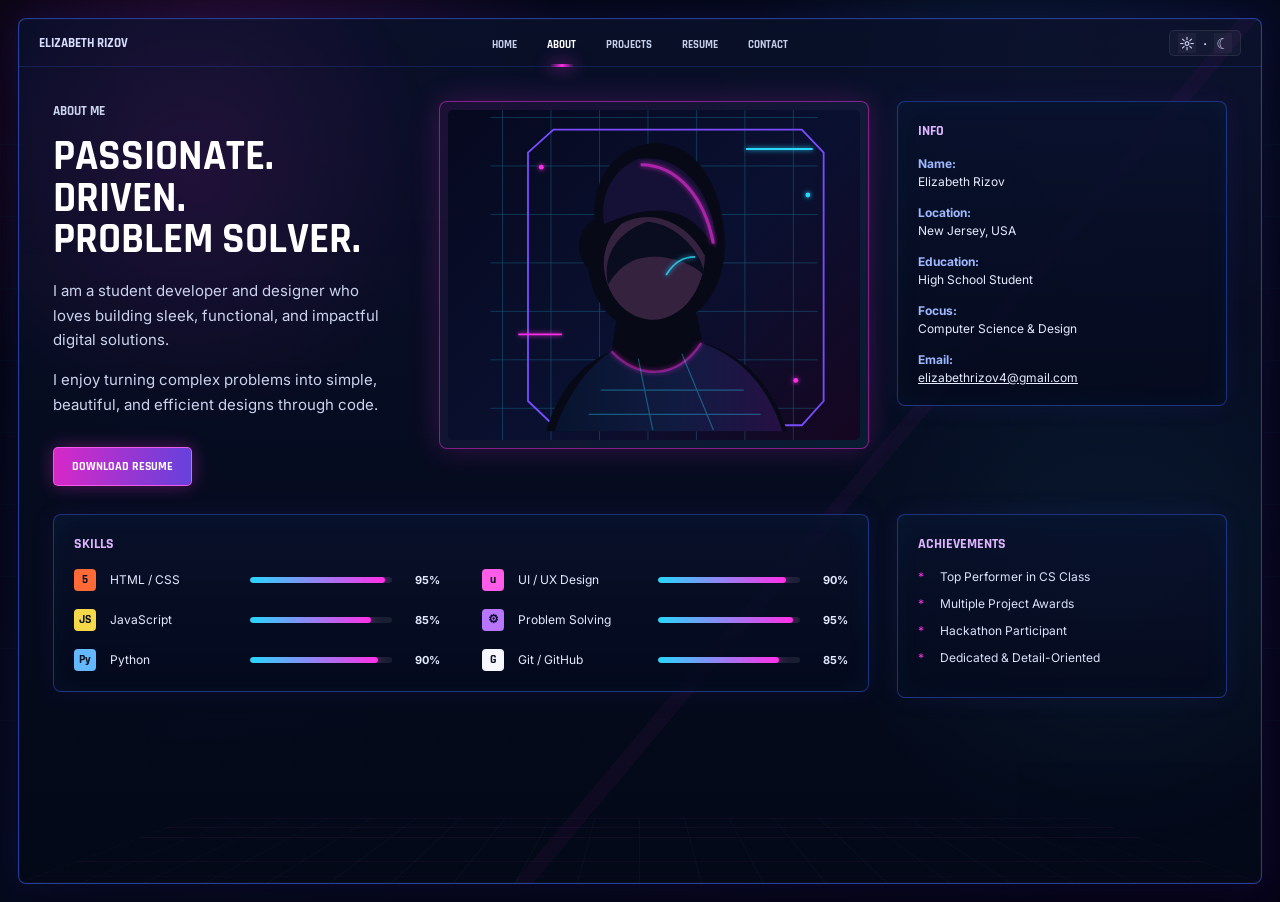
==== commit b3bbe14f: "Updated minor details" ====
--- a/about.html
+++ b/about.html
@@ -47,13 +47,13 @@
             <dt>Name:</dt>
             <dd>Elizabeth Rizov</dd>
             <dt>Location:</dt>
-            <dd>New York, USA</dd>
+            <dd>New Jersey, USA</dd>
             <dt>Education:</dt>
             <dd>High School Student</dd>
             <dt>Focus:</dt>
             <dd>Computer Science &amp; Design</dd>
             <dt>Email:</dt>
-            <dd><a href="mailto:elizabethrizov.dev@gmail.com">elizabethrizov.dev@gmail.com</a></dd>
+            <dd><a href="mailto:elizabethrizov4@gmail.com">elizabethrizov4@gmail.com</a></dd>
           </dl>
         </aside>
 
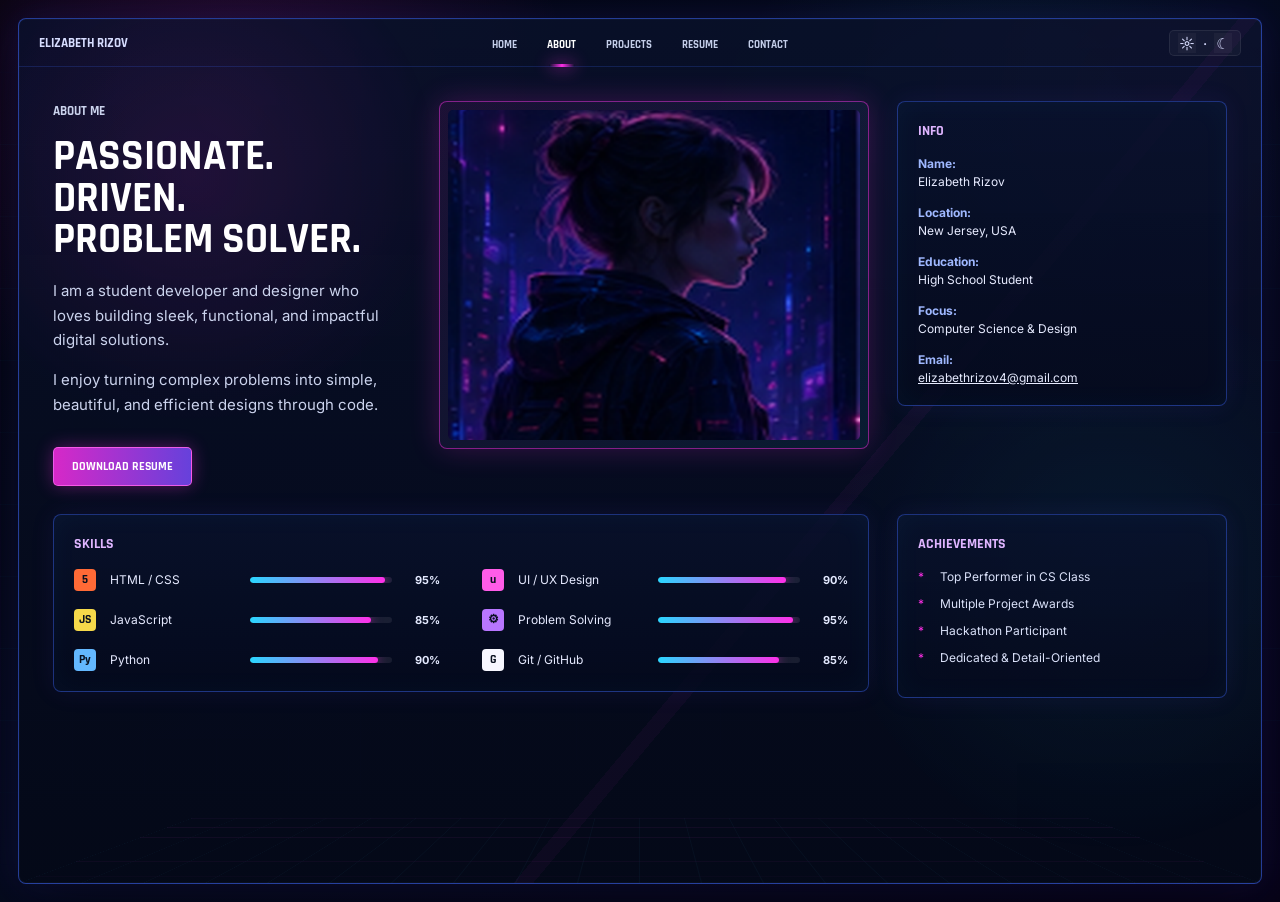
==== commit 4132e299: "Updated stuff... added in a bucnh of cards for my old project... I should make an animation of when " ====
--- a/about.html
+++ b/about.html
@@ -38,7 +38,7 @@
         </section>
 
         <section class="portrait-frame" aria-label="Portrait">
-          <img src="imgs/portrait.svg" alt="Cyberpunk profile portrait of Elizabeth Rizov">
+          <img src="imgs/portrait-wireframe.png" alt="Cyberpunk profile portrait of Elizabeth Rizov">
         </section>
 
         <aside class="info-card">
